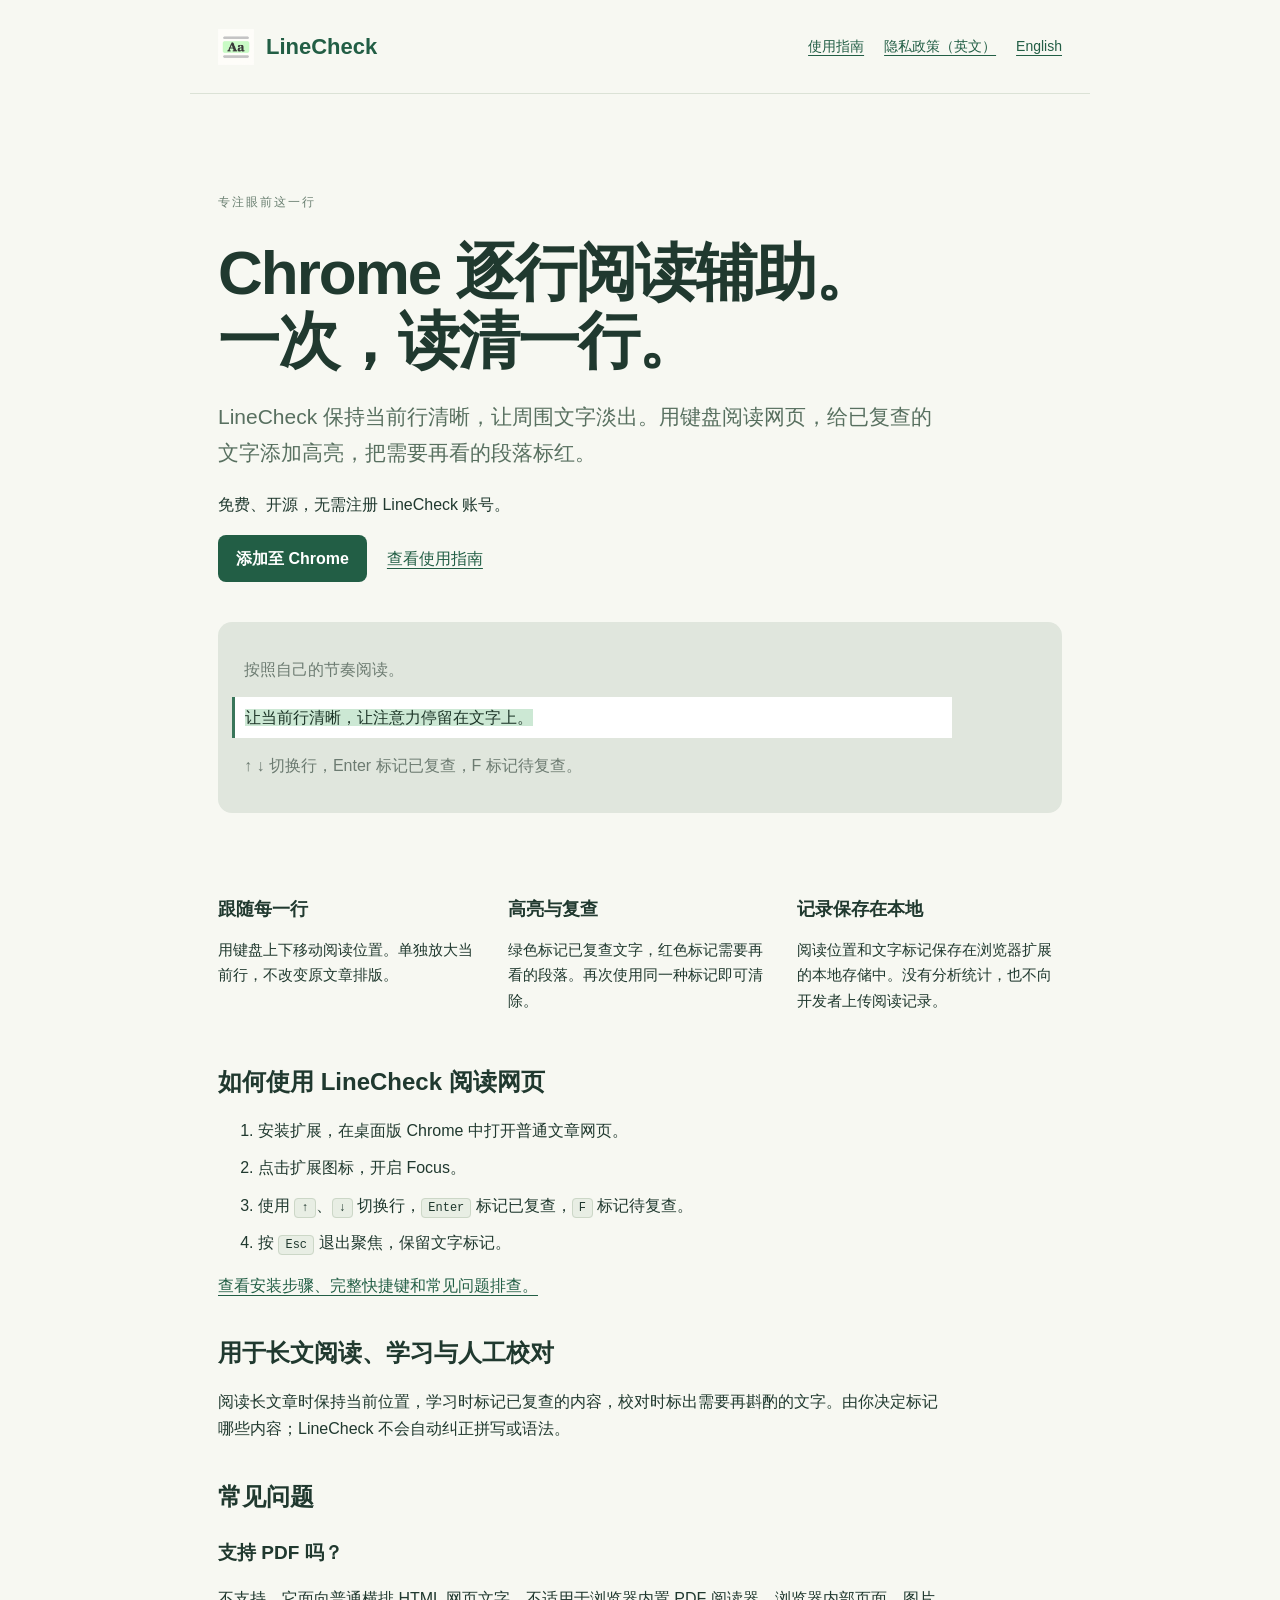
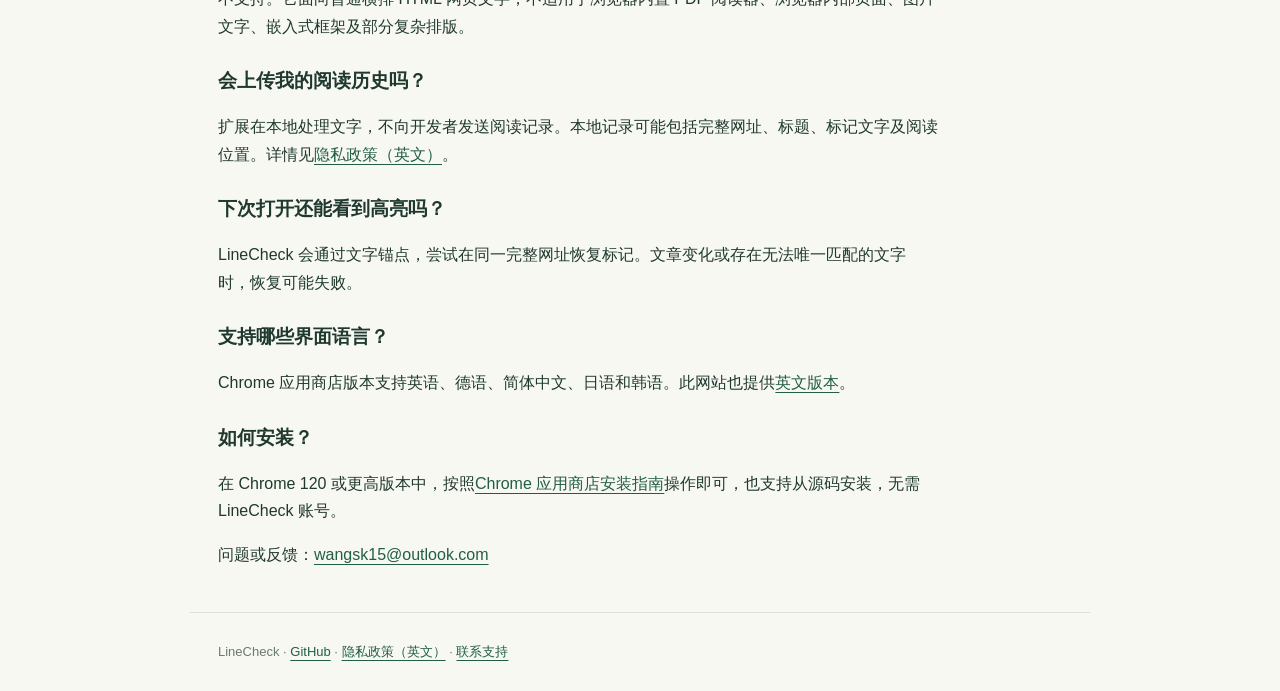
==== zh/index.html @ f87c6b10 "Improve LineCheck search discoverability and installation guides" ====
<!doctype html>
<html lang="zh-CN">
<head>
  <meta charset="utf-8">
  <meta name="viewport" content="width=device-width, initial-scale=1">
  <title>LineCheck — Chrome 逐行阅读辅助与网页文字高亮扩展</title>
  <meta name="description" content="LineCheck 是免费的 Chrome 逐行阅读辅助扩展：聚焦当前行，用键盘浏览文章，高亮已读文字并标记待复查段落。阅读记录保存在本地，无需注册账号。">
  <meta name="robots" content="index, follow, max-image-preview:large">
  <link rel="canonical" href="https://shaokunw.github.io/linecheck-site/zh/">
  <link rel="alternate" hreflang="en" href="https://shaokunw.github.io/linecheck-site/">
  <link rel="alternate" hreflang="zh-CN" href="https://shaokunw.github.io/linecheck-site/zh/">
  <link rel="alternate" hreflang="x-default" href="https://shaokunw.github.io/linecheck-site/">
  <meta property="og:type" content="website">
  <meta property="og:site_name" content="LineCheck">
  <meta property="og:title" content="LineCheck — Chrome 逐行阅读辅助与网页文字高亮扩展">
  <meta property="og:description" content="LineCheck 是免费的 Chrome 逐行阅读辅助扩展：聚焦当前行，用键盘浏览文章，高亮已读文字并标记待复查段落。阅读记录保存在本地，无需注册账号。">
  <meta property="og:url" content="https://shaokunw.github.io/linecheck-site/zh/">
  <meta property="og:locale" content="zh_CN">
  <meta property="og:image" content="https://shaokunw.github.io/linecheck-site/icon.png">
  <meta property="og:image:alt" content="LineCheck icon">
  <meta name="twitter:card" content="summary">
  <meta name="twitter:title" content="LineCheck — Chrome 逐行阅读辅助与网页文字高亮扩展">
  <meta name="twitter:description" content="LineCheck 是免费的 Chrome 逐行阅读辅助扩展：聚焦当前行，用键盘浏览文章，高亮已读文字并标记待复查段落。阅读记录保存在本地，无需注册账号。">
  <meta name="twitter:image" content="https://shaokunw.github.io/linecheck-site/icon.png">
  <meta name="twitter:image:alt" content="LineCheck icon">
  <link rel="icon" href="../icon.png" type="image/png">
  <link rel="stylesheet" href="../style.css">
  <script type="application/ld+json">{"@context": "https://schema.org", "@type": "WebPage", "@id": "https://shaokunw.github.io/linecheck-site/zh/#webpage", "url": "https://shaokunw.github.io/linecheck-site/zh/", "name": "LineCheck — Chrome 逐行阅读辅助与网页文字高亮扩展", "description": "LineCheck 是免费的 Chrome 逐行阅读辅助扩展：聚焦当前行，用键盘浏览文章，高亮已读文字并标记待复查段落。阅读记录保存在本地，无需注册账号。", "inLanguage": "zh-CN"}</script>
</head>
<body>
  <a class="skip-link" href="#main">跳至正文</a>
  <header>
    <a class="brand" href="./"><img src="../icon.png" alt="" width="36" height="36">LineCheck</a>
    <nav aria-label="主导航">
      <a href="guide.html">使用指南</a>
      <a href="../privacy.html">隐私政策（英文）</a>
      <a href="../" lang="en" hreflang="en">English</a>
    </nav>
  </header>
  <main id="main">
    <section class="hero">
      <span class="eyebrow">专注眼前这一行</span>
      <h1>Chrome 逐行阅读辅助。<br>一次，读清一行。</h1>
      <p class="lead">LineCheck 保持当前行清晰，让周围文字淡出。用键盘阅读网页，给已复查的文字添加高亮，把需要再看的段落标红。</p>
      <p>免费、开源，无需注册 LineCheck 账号。</p>
      <p class="actions"><a class="button" href="https://chromewebstore.google.com/detail/linecheck/pcfmhpdkaplkchannpbidjinmlknlein">添加至 Chrome</a><a href="guide.html">查看使用指南</a></p>
      <div class="reading" aria-label="逐行阅读效果示意"><p>按照自己的节奏阅读。</p><p class="focus"><mark>让当前行清晰，让注意力停留在文字上。</mark></p><p>↑ ↓ 切换行，Enter 标记已复查，F 标记待复查。</p></div>
    </section>
    <section class="grid" aria-label="阅读功能">
      <div><h2>跟随每一行</h2><p>用键盘上下移动阅读位置。单独放大当前行，不改变原文章排版。</p></div>
      <div><h2>高亮与复查</h2><p>绿色标记已复查文字，红色标记需要再看的段落。再次使用同一种标记即可清除。</p></div>
      <div><h2>记录保存在本地</h2><p>阅读位置和文字标记保存在浏览器扩展的本地存储中。没有分析统计，也不向开发者上传阅读记录。</p></div>
    </section>
    <section><h2>如何使用 LineCheck 阅读网页</h2><ol><li>安装扩展，在桌面版 Chrome 中打开普通文章网页。</li><li>点击扩展图标，开启 Focus。</li><li>使用 <kbd>↑</kbd>、<kbd>↓</kbd> 切换行，<kbd>Enter</kbd> 标记已复查，<kbd>F</kbd> 标记待复查。</li><li>按 <kbd>Esc</kbd> 退出聚焦，保留文字标记。</li></ol><p><a href="guide.html">查看安装步骤、完整快捷键和常见问题排查。</a></p></section>
    <section>
      <h2>用于长文阅读、学习与人工校对</h2><p>阅读长文章时保持当前位置，学习时标记已复查的内容，校对时标出需要再斟酌的文字。由你决定标记哪些内容；LineCheck 不会自动纠正拼写或语法。</p>
      <h2>常见问题</h2>
      <h3>支持 PDF 吗？</h3><p>不支持。它面向普通横排 HTML 网页文字，不适用于浏览器内置 PDF 阅读器、浏览器内部页面、图片文字、嵌入式框架及部分复杂排版。</p>
      <h3>会上传我的阅读历史吗？</h3><p>扩展在本地处理文字，不向开发者发送阅读记录。本地记录可能包括完整网址、标题、标记文字及阅读位置。详情见<a href="../privacy.html">隐私政策（英文）</a>。</p>
      <h3>下次打开还能看到高亮吗？</h3><p>LineCheck 会通过文字锚点，尝试在同一完整网址恢复标记。文章变化或存在无法唯一匹配的文字时，恢复可能失败。</p>
      <h3>支持哪些界面语言？</h3><p>Chrome 应用商店版本支持英语、德语、简体中文、日语和韩语。此网站也提供<a href="../" lang="en">英文版本</a>。</p>
      <h3>如何安装？</h3><p>在 Chrome 120 或更高版本中，按照<a href="guide.html#install">Chrome 应用商店安装指南</a>操作即可，也支持从源码安装，无需 LineCheck 账号。</p>
    </section>
    <p id="support">问题或反馈：<a href="mailto:wangsk15@outlook.com">wangsk15@outlook.com</a></p>
  </main>
  <footer>LineCheck · <a href="https://github.com/shaokunW/linecheck">GitHub</a> · <a href="../privacy.html">隐私政策（英文）</a> · <a href="mailto:wangsk15@outlook.com">联系支持</a></footer>
</body>
</html>
---- style.css ----
:root{font-family:Inter,-apple-system,BlinkMacSystemFont,"Segoe UI",sans-serif;color:#20392f;background:#f7f8f2;line-height:1.7}*{box-sizing:border-box}body{margin:0}header,main,footer{max-width:900px;margin:auto;padding:28px}header{display:flex;justify-content:space-between;align-items:center;gap:20px;border-bottom:1px solid #dbe2d6}a{color:#225e45;text-underline-offset:4px}.brand{display:flex;gap:12px;align-items:center;font-weight:750;font-size:22px;text-decoration:none}.brand img{width:36px;height:36px}nav{display:flex;gap:20px;font-size:14px}.eyebrow{font-size:12px;letter-spacing:2px;text-transform:uppercase;color:#6b8072}h1{font-size:clamp(36px,6vw,62px);line-height:1.1;letter-spacing:-2px;margin:24px 0}h2{font-size:24px;margin-top:38px;line-height:1.3}p{max-width:720px}.lead{font-size:21px;color:#587060}.hero{padding-top:65px;padding-bottom:45px}.badge{display:inline-block;font-size:13px;border:1px solid #cbd8ca;padding:5px 11px;border-radius:30px}.reading{margin:40px 0;background:#e0e6dd;border-radius:14px;padding:26px;color:#6c7b71}.reading p{margin:8px 0}.reading .focus{background:#fff;padding:7px 10px;margin:14px -12px;color:#1d3528;border-left:3px solid #39765a}.reading mark{background:#cce8d4;color:inherit}kbd{background:#e8eee4;padding:2px 6px;border:1px solid #ccd7c7;border-radius:4px;font-size:12px}.grid{display:grid;grid-template-columns:repeat(3,1fr);gap:25px}.grid h2{font-size:18px;margin:0}.grid p{font-size:15px}footer{border-top:1px solid #dbe2d6;font-size:13px;color:#6a7c70}.policy h1{font-size:40px}.policy li{margin:8px 0}.meta{font-size:14px;color:#667a6b}@media(max-width:600px){header,main,footer{padding:22px}nav{gap:12px}.grid{grid-template-columns:1fr}h1{letter-spacing:-1px}}

/* Keep navigation and instructions readable on narrow screens without scripts. */
html{scroll-padding-top:24px}
body{overflow-wrap:break-word}
header{flex-wrap:wrap}
nav{flex-wrap:wrap;align-items:center}
nav a{padding-block:6px}
h3{font-size:19px;line-height:1.4;margin-top:28px}
li{margin-block:10px}
code{overflow-wrap:anywhere;font-size:.92em}
.actions{display:flex;align-items:center;flex-wrap:wrap;gap:20px}
.button{display:inline-block;padding:10px 18px;border-radius:8px;background:#225e45;color:#fff;text-decoration:none;font-weight:650}
.breadcrumbs,.contents{gap:8px;margin-block:16px}
table{width:100%;border-collapse:collapse;margin-block:24px;text-align:left}
caption{text-align:left;font-weight:650;margin-bottom:10px}
th,td{padding:12px 10px;border-bottom:1px solid #cbd8ca;vertical-align:top}
th[scope="row"]{width:25%}
table kbd{white-space:nowrap}
:focus-visible{outline:3px solid #225e45;outline-offset:4px}
.skip-link{position:absolute;left:16px;top:8px;padding:8px 12px;background:#fff;transform:translateY(-160%);z-index:1}
.skip-link:focus{transform:translateY(0)}
@media(max-width:600px){.hero{padding-top:30px}nav{column-gap:16px;row-gap:0}.lead{font-size:19px}th,td{padding:10px 6px}}
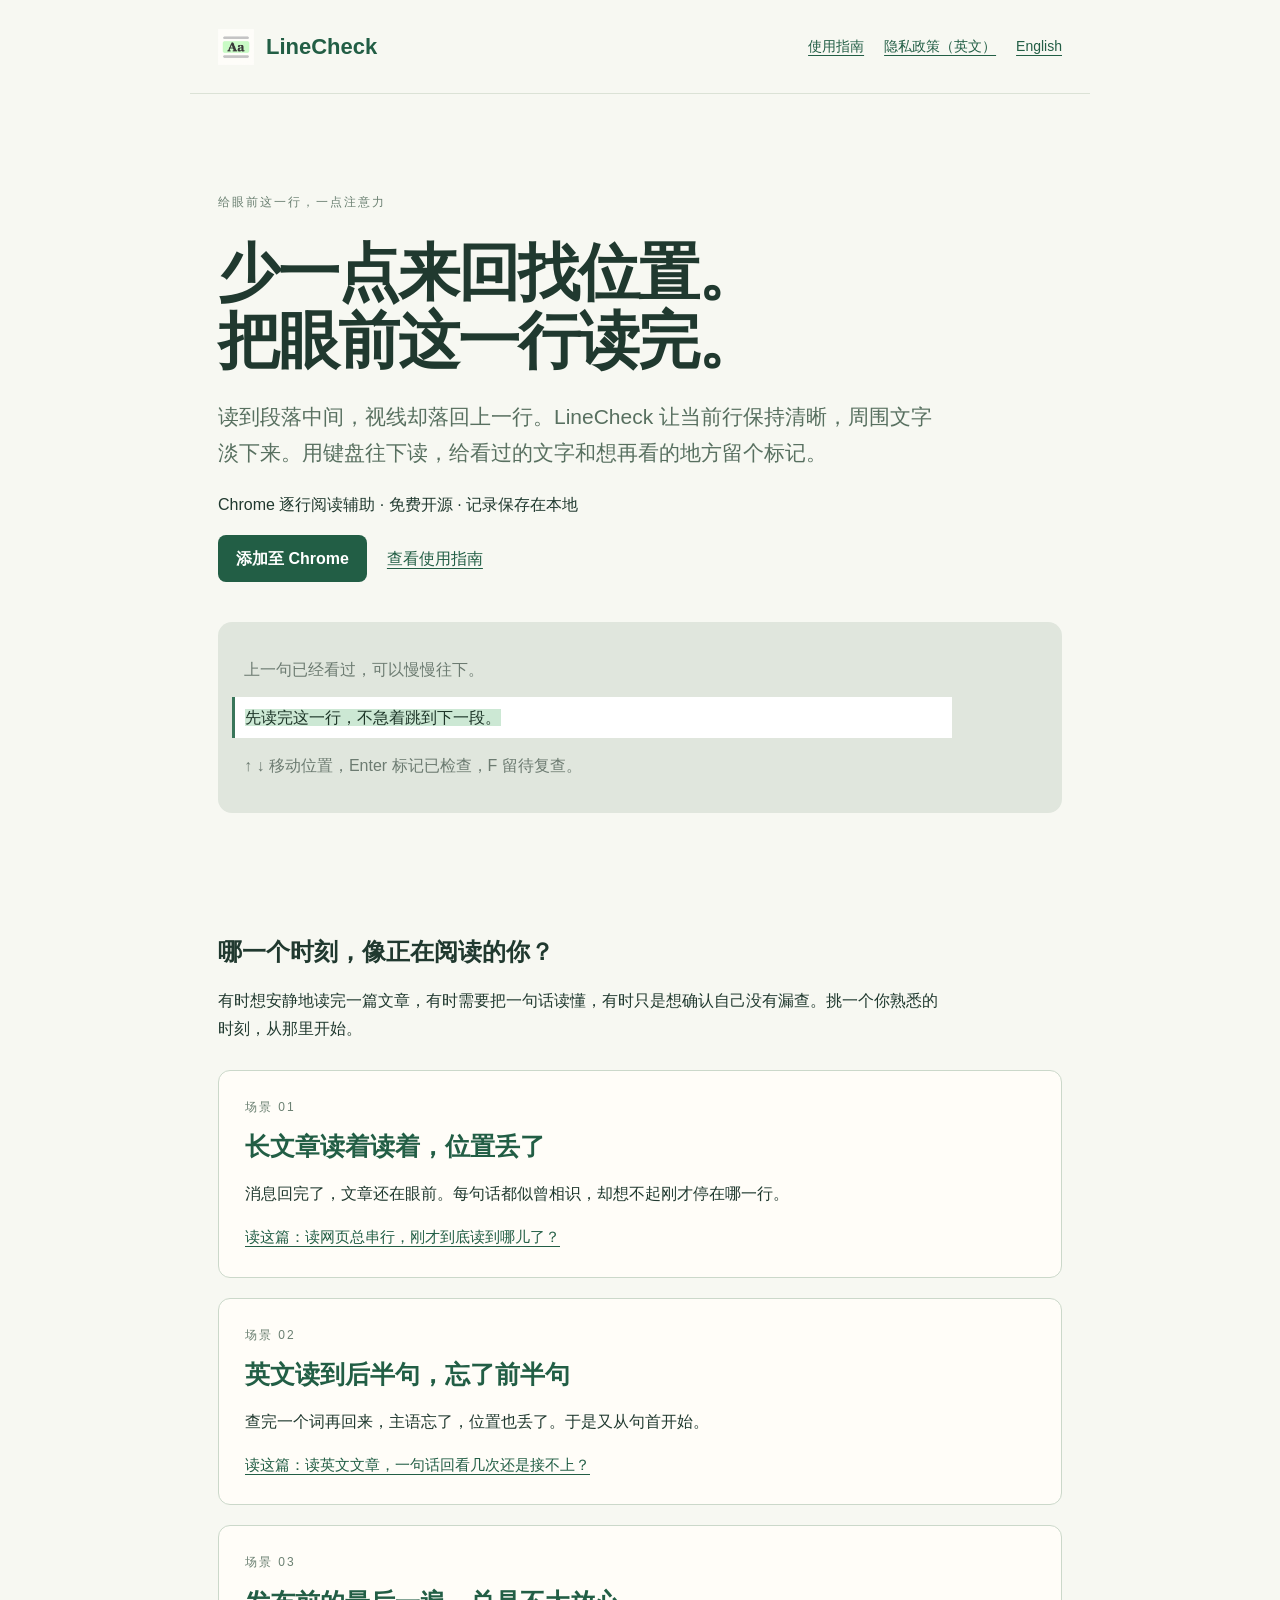
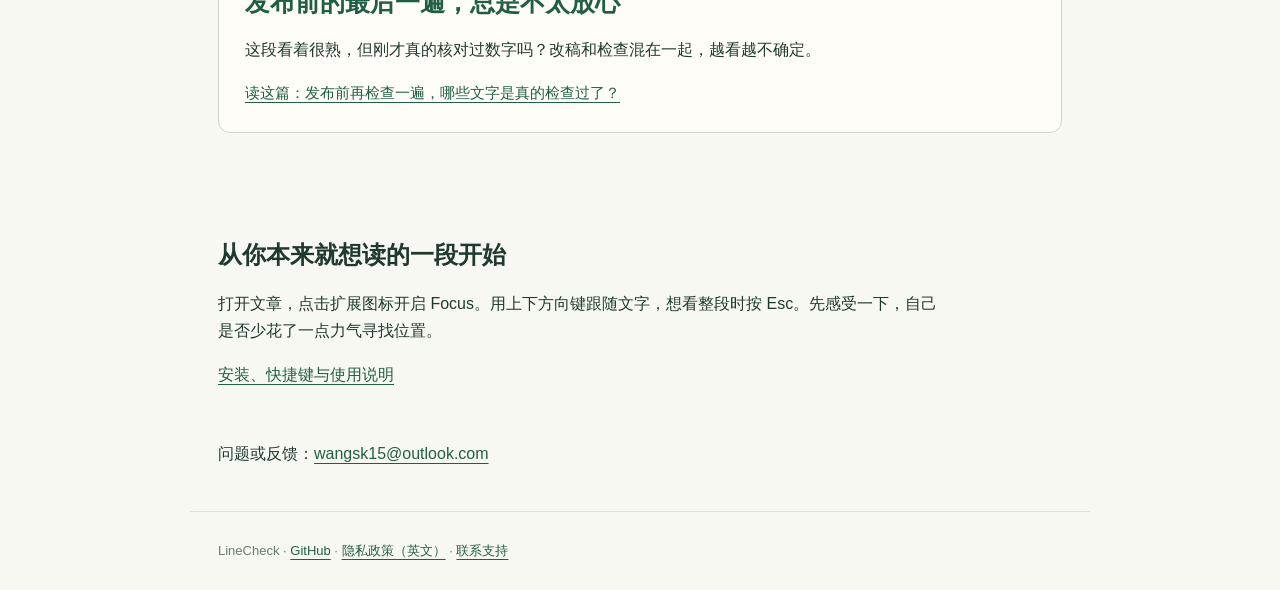
==== commit 373c4f5d: "Replace homepage FAQ with distinct reading-situation articles" ====
--- a/zh/index.html
+++ b/zh/index.html
@@ -3,8 +3,8 @@
 <head>
   <meta charset="utf-8">
   <meta name="viewport" content="width=device-width, initial-scale=1">
-  <title>LineCheck — Chrome 逐行阅读辅助与网页文字高亮扩展</title>
-  <meta name="description" content="LineCheck 是免费的 Chrome 逐行阅读辅助扩展：聚焦当前行，用键盘浏览文章，高亮已读文字并标记待复查段落。阅读记录保存在本地，无需注册账号。">
+  <title>网页阅读总串行？Chrome 逐行阅读辅助 | LineCheck</title>
+  <meta name="description" content="长文章总串行、英文长句反复回看、校对时忘了检查到哪里？用 LineCheck 跟住当前行，再从三个具体阅读场景中找到适合自己的方法。">
   <meta name="robots" content="index, follow, max-image-preview:large">
   <link rel="canonical" href="https://shaokunw.github.io/linecheck-site/zh/">
   <link rel="alternate" hreflang="en" href="https://shaokunw.github.io/linecheck-site/">
@@ -12,20 +12,20 @@
   <link rel="alternate" hreflang="x-default" href="https://shaokunw.github.io/linecheck-site/">
   <meta property="og:type" content="website">
   <meta property="og:site_name" content="LineCheck">
-  <meta property="og:title" content="LineCheck — Chrome 逐行阅读辅助与网页文字高亮扩展">
-  <meta property="og:description" content="LineCheck 是免费的 Chrome 逐行阅读辅助扩展：聚焦当前行，用键盘浏览文章，高亮已读文字并标记待复查段落。阅读记录保存在本地，无需注册账号。">
+  <meta property="og:title" content="网页阅读总串行？Chrome 逐行阅读辅助 | LineCheck">
+  <meta property="og:description" content="长文章总串行、英文长句反复回看、校对时忘了检查到哪里？用 LineCheck 跟住当前行，再从三个具体阅读场景中找到适合自己的方法。">
   <meta property="og:url" content="https://shaokunw.github.io/linecheck-site/zh/">
   <meta property="og:locale" content="zh_CN">
   <meta property="og:image" content="https://shaokunw.github.io/linecheck-site/icon.png">
   <meta property="og:image:alt" content="LineCheck icon">
   <meta name="twitter:card" content="summary">
-  <meta name="twitter:title" content="LineCheck — Chrome 逐行阅读辅助与网页文字高亮扩展">
-  <meta name="twitter:description" content="LineCheck 是免费的 Chrome 逐行阅读辅助扩展：聚焦当前行，用键盘浏览文章，高亮已读文字并标记待复查段落。阅读记录保存在本地，无需注册账号。">
+  <meta name="twitter:title" content="网页阅读总串行？Chrome 逐行阅读辅助 | LineCheck">
+  <meta name="twitter:description" content="长文章总串行、英文长句反复回看、校对时忘了检查到哪里？用 LineCheck 跟住当前行，再从三个具体阅读场景中找到适合自己的方法。">
   <meta name="twitter:image" content="https://shaokunw.github.io/linecheck-site/icon.png">
   <meta name="twitter:image:alt" content="LineCheck icon">
   <link rel="icon" href="../icon.png" type="image/png">
   <link rel="stylesheet" href="../style.css">
-  <script type="application/ld+json">{"@context": "https://schema.org", "@type": "WebPage", "@id": "https://shaokunw.github.io/linecheck-site/zh/#webpage", "url": "https://shaokunw.github.io/linecheck-site/zh/", "name": "LineCheck — Chrome 逐行阅读辅助与网页文字高亮扩展", "description": "LineCheck 是免费的 Chrome 逐行阅读辅助扩展：聚焦当前行，用键盘浏览文章，高亮已读文字并标记待复查段落。阅读记录保存在本地，无需注册账号。", "inLanguage": "zh-CN"}</script>
+  <script type="application/ld+json">{"@context": "https://schema.org", "@type": "WebPage", "@id": "https://shaokunw.github.io/linecheck-site/zh/#webpage", "url": "https://shaokunw.github.io/linecheck-site/zh/", "name": "网页阅读总串行？Chrome 逐行阅读辅助 | LineCheck", "description": "长文章总串行、英文长句反复回看、校对时忘了检查到哪里？用 LineCheck 跟住当前行，再从三个具体阅读场景中找到适合自己的方法。", "inLanguage": "zh-CN"}</script>
 </head>
 <body>
   <a class="skip-link" href="#main">跳至正文</a>
@@ -39,28 +39,23 @@
   </header>
   <main id="main">
     <section class="hero">
-      <span class="eyebrow">专注眼前这一行</span>
-      <h1>Chrome 逐行阅读辅助。<br>一次，读清一行。</h1>
-      <p class="lead">LineCheck 保持当前行清晰，让周围文字淡出。用键盘阅读网页，给已复查的文字添加高亮，把需要再看的段落标红。</p>
-      <p>免费、开源，无需注册 LineCheck 账号。</p>
+      <span class="eyebrow">给眼前这一行，一点注意力</span>
+      <h1>少一点来回找位置。<br>把眼前这一行读完。</h1>
+      <p class="lead">读到段落中间，视线却落回上一行。LineCheck 让当前行保持清晰，周围文字淡下来。用键盘往下读，给看过的文字和想再看的地方留个标记。</p>
+      <p>Chrome 逐行阅读辅助 · 免费开源 · 记录保存在本地</p>
       <p class="actions"><a class="button" href="https://chromewebstore.google.com/detail/linecheck/pcfmhpdkaplkchannpbidjinmlknlein">添加至 Chrome</a><a href="guide.html">查看使用指南</a></p>
-      <div class="reading" aria-label="逐行阅读效果示意"><p>按照自己的节奏阅读。</p><p class="focus"><mark>让当前行清晰，让注意力停留在文字上。</mark></p><p>↑ ↓ 切换行，Enter 标记已复查，F 标记待复查。</p></div>
+      <div class="reading" aria-label="逐行阅读效果示意"><p>上一句已经看过，可以慢慢往下。</p><p class="focus"><mark>先读完这一行，不急着跳到下一段。</mark></p><p>↑ ↓ 移动位置，Enter 标记已检查，F 留待复查。</p></div>
     </section>
-    <section class="grid" aria-label="阅读功能">
-      <div><h2>跟随每一行</h2><p>用键盘上下移动阅读位置。单独放大当前行，不改变原文章排版。</p></div>
-      <div><h2>高亮与复查</h2><p>绿色标记已复查文字，红色标记需要再看的段落。再次使用同一种标记即可清除。</p></div>
-      <div><h2>记录保存在本地</h2><p>阅读位置和文字标记保存在浏览器扩展的本地存储中。没有分析统计，也不向开发者上传阅读记录。</p></div>
+    <section id="reading-situations" aria-labelledby="situations-title">
+      <h2 id="situations-title">哪一个时刻，像正在阅读的你？</h2>
+      <p>有时想安静地读完一篇文章，有时需要把一句话读懂，有时只是想确认自己没有漏查。挑一个你熟悉的时刻，从那里开始。</p>
+      <div class="scenario-list">
+      <article class="scenario-card"><p class="eyebrow">场景 01</p><h3><a href="articles/lose-place-reading-online.html">长文章读着读着，位置丢了</a></h3><p>消息回完了，文章还在眼前。每句话都似曾相识，却想不起刚才停在哪一行。</p><a class="story-link" href="articles/lose-place-reading-online.html">读这篇：读网页总串行，刚才到底读到哪儿了？</a></article>
+      <article class="scenario-card"><p class="eyebrow">场景 02</p><h3><a href="articles/read-english-articles-line-by-line.html">英文读到后半句，忘了前半句</a></h3><p>查完一个词再回来，主语忘了，位置也丢了。于是又从句首开始。</p><a class="story-link" href="articles/read-english-articles-line-by-line.html">读这篇：读英文文章，一句话回看几次还是接不上？</a></article>
+      <article class="scenario-card"><p class="eyebrow">场景 03</p><h3><a href="articles/proofread-web-page-line-by-line.html">发布前的最后一遍，总是不太放心</a></h3><p>这段看着很熟，但刚才真的核对过数字吗？改稿和检查混在一起，越看越不确定。</p><a class="story-link" href="articles/proofread-web-page-line-by-line.html">读这篇：发布前再检查一遍，哪些文字是真的检查过了？</a></article>
+      </div>
     </section>
-    <section><h2>如何使用 LineCheck 阅读网页</h2><ol><li>安装扩展，在桌面版 Chrome 中打开普通文章网页。</li><li>点击扩展图标，开启 Focus。</li><li>使用 <kbd>↑</kbd>、<kbd>↓</kbd> 切换行，<kbd>Enter</kbd> 标记已复查，<kbd>F</kbd> 标记待复查。</li><li>按 <kbd>Esc</kbd> 退出聚焦，保留文字标记。</li></ol><p><a href="guide.html">查看安装步骤、完整快捷键和常见问题排查。</a></p></section>
-    <section>
-      <h2>用于长文阅读、学习与人工校对</h2><p>阅读长文章时保持当前位置，学习时标记已复查的内容，校对时标出需要再斟酌的文字。由你决定标记哪些内容；LineCheck 不会自动纠正拼写或语法。</p>
-      <h2>常见问题</h2>
-      <h3>支持 PDF 吗？</h3><p>不支持。它面向普通横排 HTML 网页文字，不适用于浏览器内置 PDF 阅读器、浏览器内部页面、图片文字、嵌入式框架及部分复杂排版。</p>
-      <h3>会上传我的阅读历史吗？</h3><p>扩展在本地处理文字，不向开发者发送阅读记录。本地记录可能包括完整网址、标题、标记文字及阅读位置。详情见<a href="../privacy.html">隐私政策（英文）</a>。</p>
-      <h3>下次打开还能看到高亮吗？</h3><p>LineCheck 会通过文字锚点，尝试在同一完整网址恢复标记。文章变化或存在无法唯一匹配的文字时，恢复可能失败。</p>
-      <h3>支持哪些界面语言？</h3><p>Chrome 应用商店版本支持英语、德语、简体中文、日语和韩语。此网站也提供<a href="../" lang="en">英文版本</a>。</p>
-      <h3>如何安装？</h3><p>在 Chrome 120 或更高版本中，按照<a href="guide.html#install">Chrome 应用商店安装指南</a>操作即可，也支持从源码安装，无需 LineCheck 账号。</p>
-    </section>
+    <section class="try-reading"><h2>从你本来就想读的一段开始</h2><p>打开文章，点击扩展图标开启 Focus。用上下方向键跟随文字，想看整段时按 Esc。先感受一下，自己是否少花了一点力气寻找位置。</p><p><a href="guide.html">安装、快捷键与使用说明</a></p></section>
     <p id="support">问题或反馈：<a href="mailto:wangsk15@outlook.com">wangsk15@outlook.com</a></p>
   </main>
   <footer>LineCheck · <a href="https://github.com/shaokunW/linecheck">GitHub</a> · <a href="../privacy.html">隐私政策（英文）</a> · <a href="mailto:wangsk15@outlook.com">联系支持</a></footer>
--- a/style.css
+++ b/style.css
@@ -21,3 +21,19 @@
 .skip-link{position:absolute;left:16px;top:8px;padding:8px 12px;background:#fff;transform:translateY(-160%);z-index:1}
 .skip-link:focus{transform:translateY(0)}
 @media(max-width:600px){.hero{padding-top:30px}nav{column-gap:16px;row-gap:0}.lead{font-size:19px}th,td{padding:10px 6px}}
+
+.scenario-list{display:grid;gap:20px;margin:28px 0 48px}
+.scenario-card{padding:26px;border:1px solid #cbd8ca;border-radius:12px;background:#fffdf8}
+.scenario-card .eyebrow{margin:0}
+.scenario-card h3{font-size:25px;margin:12px 0}
+.scenario-card h3 a{text-decoration:none}
+.scenario-card p{margin-bottom:16px}
+.story-link{font-size:15px}
+.try-reading,.article-action{padding-block:20px}
+.story-page{max-width:820px}
+.story-page h1{font-size:clamp(32px,4.7vw,49px);line-height:1.2;letter-spacing:-1px}
+.story-page article>p,.story-page li{font-size:18px;line-height:1.9}
+.story-page article>.lead{font-size:22px}
+.article-action,.related-reading{margin-top:40px;border-top:1px solid #cbd8ca}
+.article-action .button{margin:0 16px 12px 0}
+@media(max-width:600px){.scenario-card{padding:20px}.scenario-card h3{font-size:22px}.story-page article>p,.story-page li{font-size:17px}.story-page article>.lead{font-size:20px}}
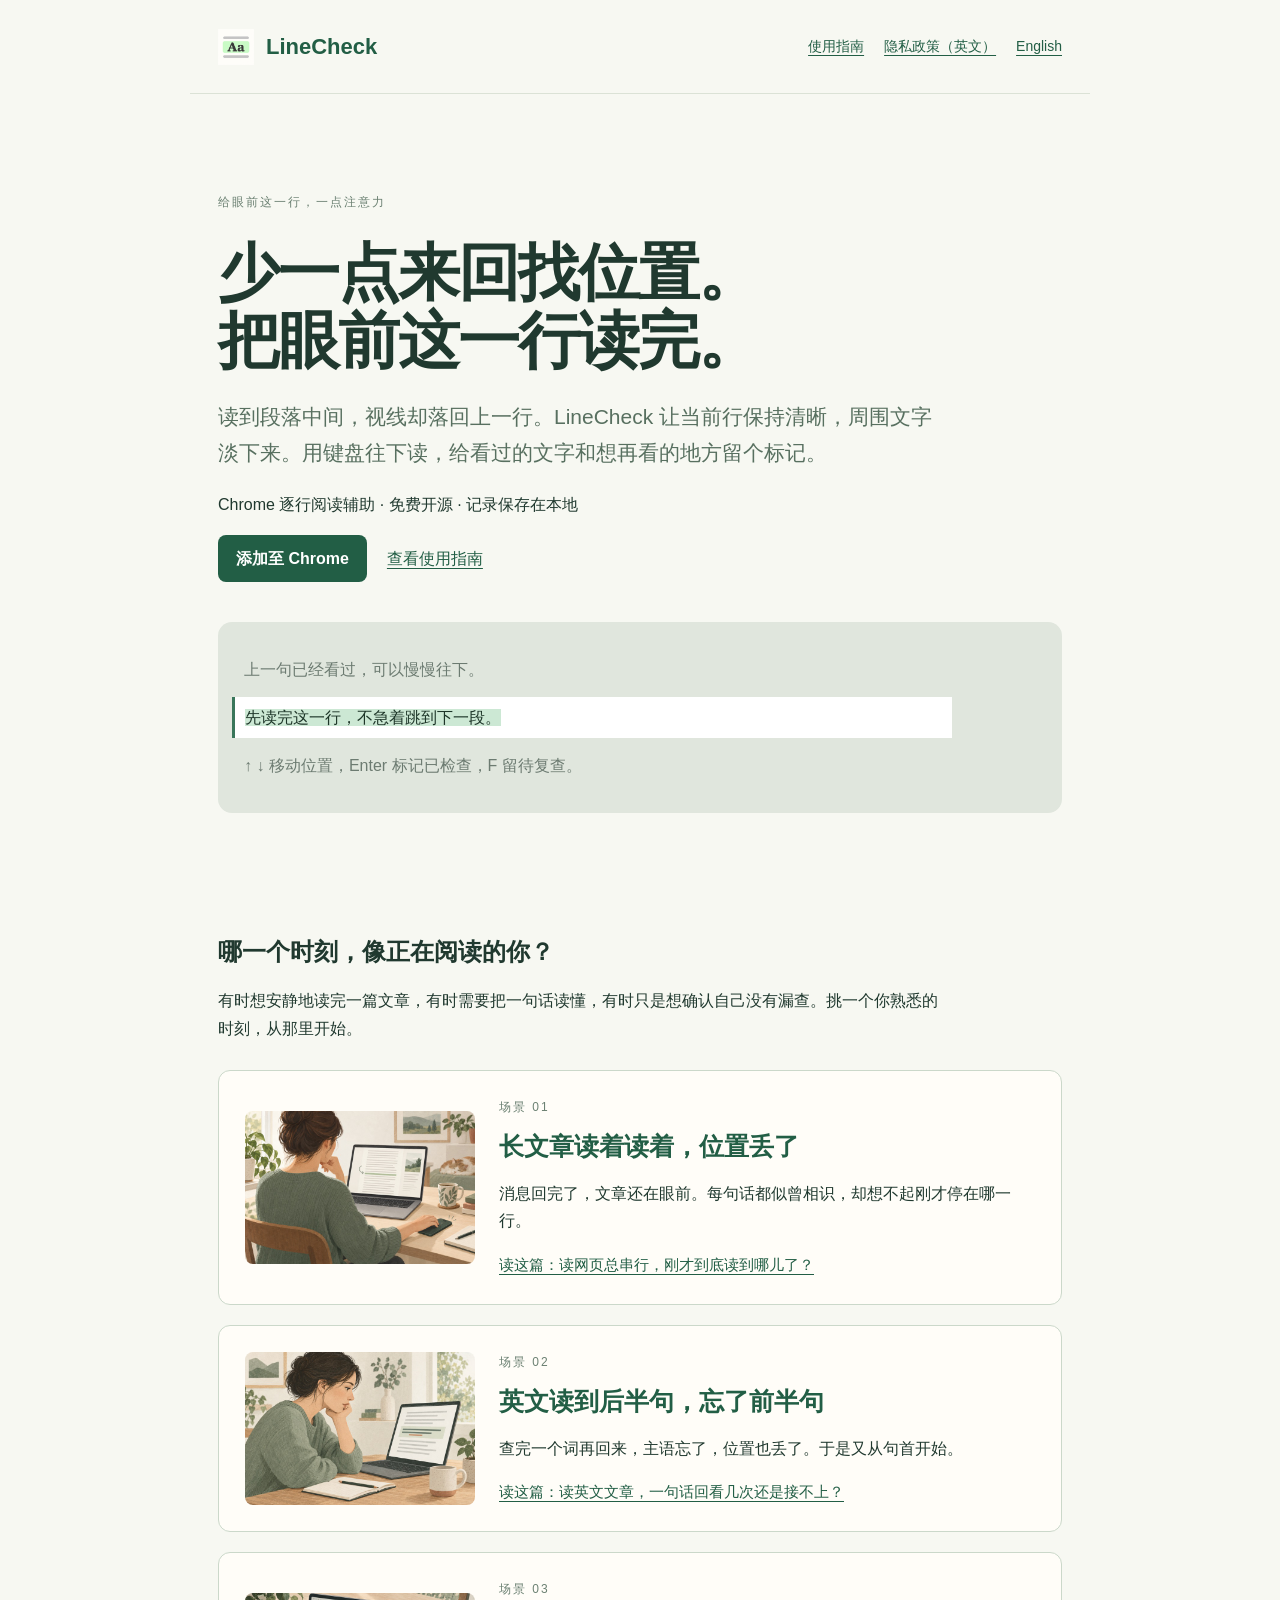
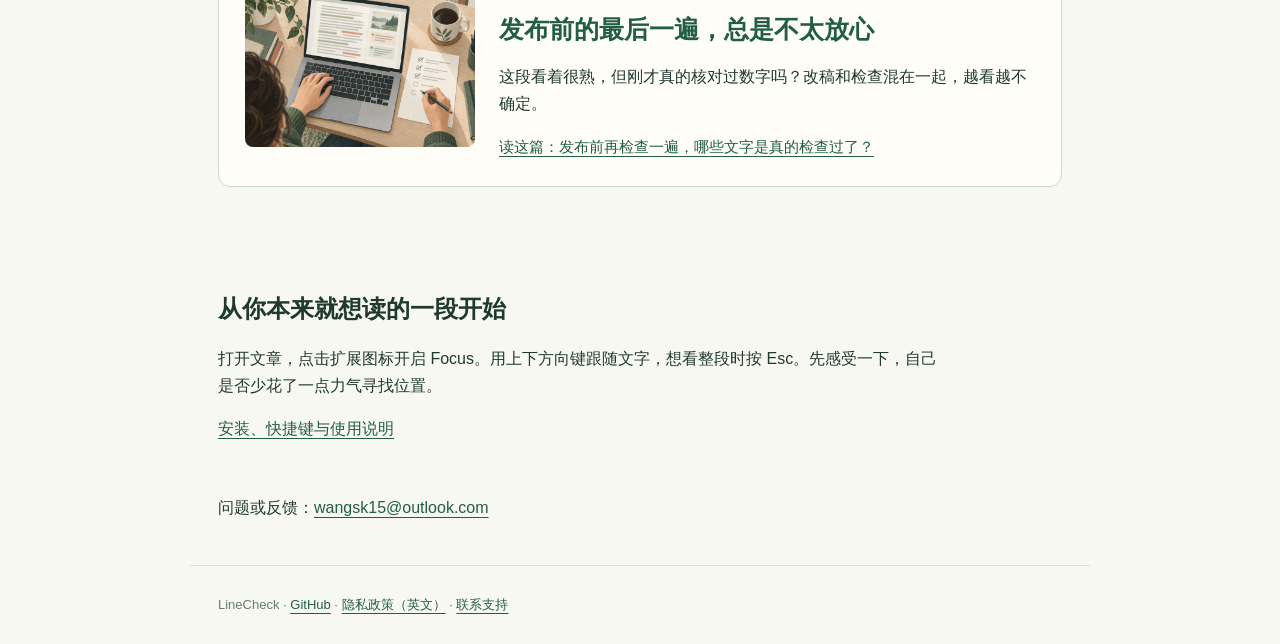
==== commit 3d26d650: "Illustrate reading scenarios across articles and homepage" ====
--- a/zh/index.html
+++ b/zh/index.html
@@ -16,16 +16,19 @@
   <meta property="og:description" content="长文章总串行、英文长句反复回看、校对时忘了检查到哪里？用 LineCheck 跟住当前行，再从三个具体阅读场景中找到适合自己的方法。">
   <meta property="og:url" content="https://shaokunw.github.io/linecheck-site/zh/">
   <meta property="og:locale" content="zh_CN">
-  <meta property="og:image" content="https://shaokunw.github.io/linecheck-site/icon.png">
-  <meta property="og:image:alt" content="LineCheck icon">
-  <meta name="twitter:card" content="summary">
+  <meta property="og:image" content="https://shaokunw.github.io/linecheck-site/assets/illustrations/reading-place.jpg">
+  <meta property="og:image:width" content="1536">
+  <meta property="og:image:height" content="1024">
+  <meta property="og:image:type" content="image/jpeg">
+  <meta property="og:image:alt" content="插画：读者放下手机，回到笔记本电脑上标出的当前阅读行。">
+  <meta name="twitter:card" content="summary_large_image">
   <meta name="twitter:title" content="网页阅读总串行？Chrome 逐行阅读辅助 | LineCheck">
   <meta name="twitter:description" content="长文章总串行、英文长句反复回看、校对时忘了检查到哪里？用 LineCheck 跟住当前行，再从三个具体阅读场景中找到适合自己的方法。">
-  <meta name="twitter:image" content="https://shaokunw.github.io/linecheck-site/icon.png">
-  <meta name="twitter:image:alt" content="LineCheck icon">
+  <meta name="twitter:image" content="https://shaokunw.github.io/linecheck-site/assets/illustrations/reading-place.jpg">
+  <meta name="twitter:image:alt" content="插画：读者放下手机，回到笔记本电脑上标出的当前阅读行。">
   <link rel="icon" href="../icon.png" type="image/png">
   <link rel="stylesheet" href="../style.css">
-  <script type="application/ld+json">{"@context": "https://schema.org", "@type": "WebPage", "@id": "https://shaokunw.github.io/linecheck-site/zh/#webpage", "url": "https://shaokunw.github.io/linecheck-site/zh/", "name": "网页阅读总串行？Chrome 逐行阅读辅助 | LineCheck", "description": "长文章总串行、英文长句反复回看、校对时忘了检查到哪里？用 LineCheck 跟住当前行，再从三个具体阅读场景中找到适合自己的方法。", "inLanguage": "zh-CN"}</script>
+  <script type="application/ld+json">{"@context": "https://schema.org", "@type": "WebPage", "@id": "https://shaokunw.github.io/linecheck-site/zh/#webpage", "url": "https://shaokunw.github.io/linecheck-site/zh/", "name": "网页阅读总串行？Chrome 逐行阅读辅助 | LineCheck", "description": "长文章总串行、英文长句反复回看、校对时忘了检查到哪里？用 LineCheck 跟住当前行，再从三个具体阅读场景中找到适合自己的方法。", "inLanguage": "zh-CN", "primaryImageOfPage": {"@type": "ImageObject", "url": "https://shaokunw.github.io/linecheck-site/assets/illustrations/reading-place.jpg", "width": 1536, "height": 1024}}</script>
 </head>
 <body>
   <a class="skip-link" href="#main">跳至正文</a>
@@ -50,9 +53,9 @@
       <h2 id="situations-title">哪一个时刻，像正在阅读的你？</h2>
       <p>有时想安静地读完一篇文章，有时需要把一句话读懂，有时只是想确认自己没有漏查。挑一个你熟悉的时刻，从那里开始。</p>
       <div class="scenario-list">
-      <article class="scenario-card"><p class="eyebrow">场景 01</p><h3><a href="articles/lose-place-reading-online.html">长文章读着读着，位置丢了</a></h3><p>消息回完了，文章还在眼前。每句话都似曾相识，却想不起刚才停在哪一行。</p><a class="story-link" href="articles/lose-place-reading-online.html">读这篇：读网页总串行，刚才到底读到哪儿了？</a></article>
-      <article class="scenario-card"><p class="eyebrow">场景 02</p><h3><a href="articles/read-english-articles-line-by-line.html">英文读到后半句，忘了前半句</a></h3><p>查完一个词再回来，主语忘了，位置也丢了。于是又从句首开始。</p><a class="story-link" href="articles/read-english-articles-line-by-line.html">读这篇：读英文文章，一句话回看几次还是接不上？</a></article>
-      <article class="scenario-card"><p class="eyebrow">场景 03</p><h3><a href="articles/proofread-web-page-line-by-line.html">发布前的最后一遍，总是不太放心</a></h3><p>这段看着很熟，但刚才真的核对过数字吗？改稿和检查混在一起，越看越不确定。</p><a class="story-link" href="articles/proofread-web-page-line-by-line.html">读这篇：发布前再检查一遍，哪些文字是真的检查过了？</a></article>
+      <article class="scenario-card"><img class="scenario-image" src="../assets/illustrations/reading-place-768.jpg" width="768" height="512" alt="插画：读者放下手机，回到笔记本电脑上标出的当前阅读行。" loading="lazy" decoding="async"><div class="scenario-copy"><p class="eyebrow">场景 01</p><h3><a href="articles/lose-place-reading-online.html">长文章读着读着，位置丢了</a></h3><p>消息回完了，文章还在眼前。每句话都似曾相识，却想不起刚才停在哪一行。</p><a class="story-link" href="articles/lose-place-reading-online.html">读这篇：读网页总串行，刚才到底读到哪儿了？</a></div></article>
+      <article class="scenario-card"><img class="scenario-image" src="../assets/illustrations/english-reading-768.jpg" width="768" height="512" alt="插画：读者托腮细读电脑上的文字，身旁放着记录疑问的笔记本。" loading="lazy" decoding="async"><div class="scenario-copy"><p class="eyebrow">场景 02</p><h3><a href="articles/read-english-articles-line-by-line.html">英文读到后半句，忘了前半句</a></h3><p>查完一个词再回来，主语忘了，位置也丢了。于是又从句首开始。</p><a class="story-link" href="articles/read-english-articles-line-by-line.html">读这篇：读英文文章，一句话回看几次还是接不上？</a></div></article>
+      <article class="scenario-card"><img class="scenario-image" src="../assets/illustrations/proofreading-768.jpg" width="768" height="512" alt="插画：读者对照检查清单，复查网页上绿色和红色标记的段落。" loading="lazy" decoding="async"><div class="scenario-copy"><p class="eyebrow">场景 03</p><h3><a href="articles/proofread-web-page-line-by-line.html">发布前的最后一遍，总是不太放心</a></h3><p>这段看着很熟，但刚才真的核对过数字吗？改稿和检查混在一起，越看越不确定。</p><a class="story-link" href="articles/proofread-web-page-line-by-line.html">读这篇：发布前再检查一遍，哪些文字是真的检查过了？</a></div></article>
       </div>
     </section>
     <section class="try-reading"><h2>从你本来就想读的一段开始</h2><p>打开文章，点击扩展图标开启 Focus。用上下方向键跟随文字，想看整段时按 Esc。先感受一下，自己是否少花了一点力气寻找位置。</p><p><a href="guide.html">安装、快捷键与使用说明</a></p></section>
--- a/style.css
+++ b/style.css
@@ -37,3 +37,9 @@
 .article-action,.related-reading{margin-top:40px;border-top:1px solid #cbd8ca}
 .article-action .button{margin:0 16px 12px 0}
 @media(max-width:600px){.scenario-card{padding:20px}.scenario-card h3{font-size:22px}.story-page article>p,.story-page li{font-size:17px}.story-page article>.lead{font-size:20px}}
+
+.article-illustration{margin:28px 0 36px}
+.article-illustration img{display:block;width:100%;height:auto;border-radius:12px}
+.scenario-card{display:grid;grid-template-columns:230px minmax(0,1fr);gap:24px;align-items:center}
+.scenario-image{display:block;width:100%;height:auto;border-radius:8px}
+@media(max-width:600px){.scenario-card{grid-template-columns:1fr;gap:18px}.article-illustration{margin:24px 0 28px}}
